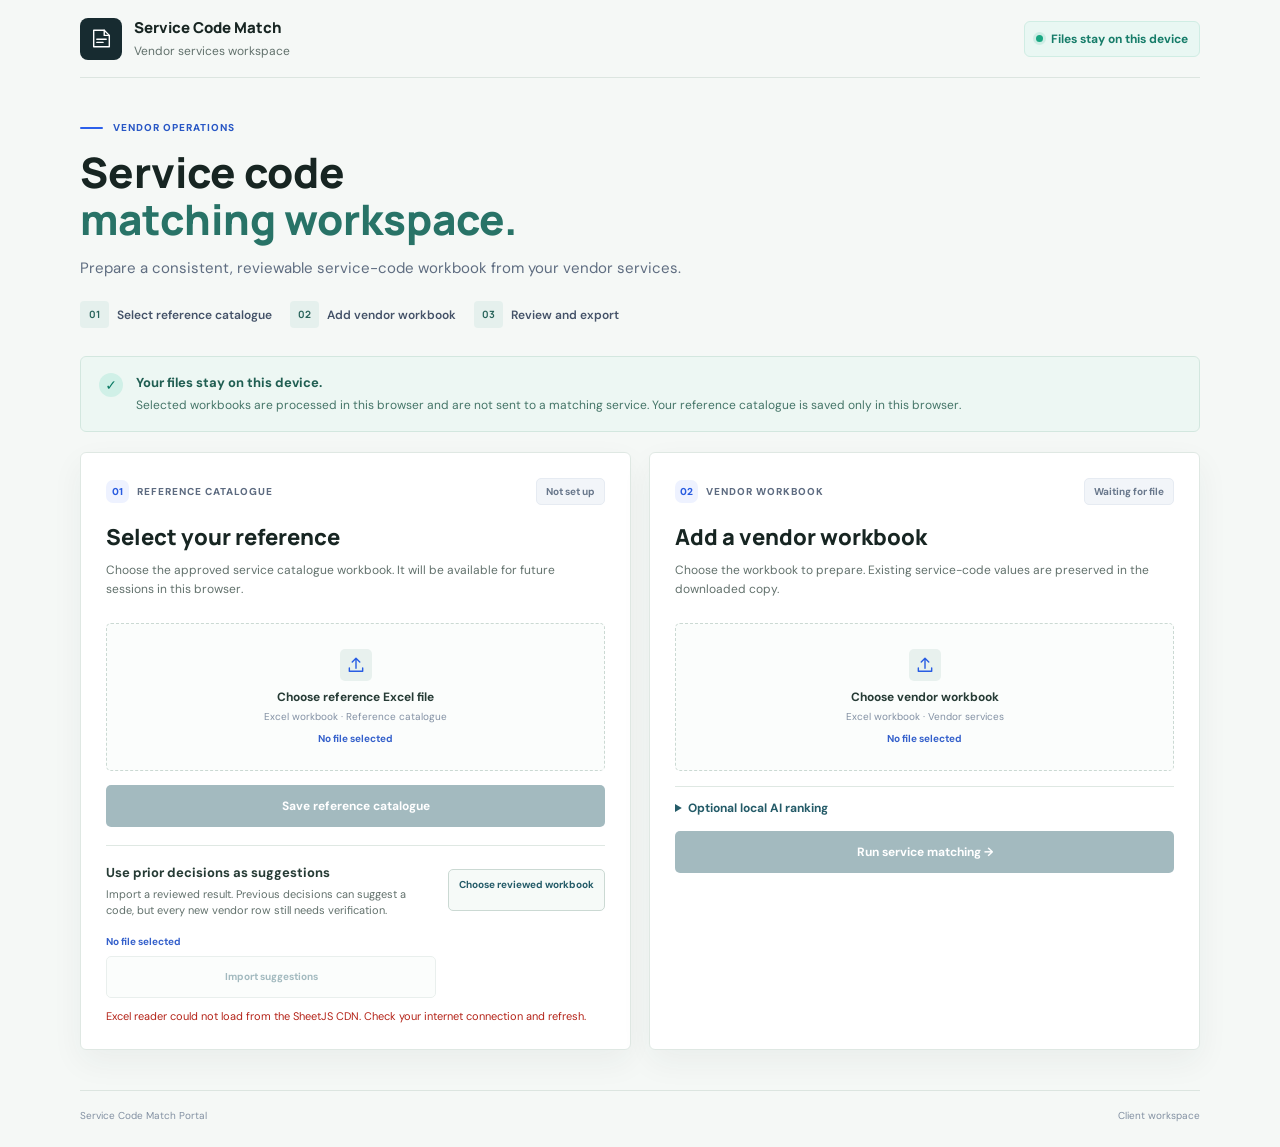
==== index.html @ 2269b1d4 "Add review priority recommendations" ====
<!doctype html>
<html lang="en">
<head>
  <meta charset="utf-8" />
  <meta name="viewport" content="width=device-width, initial-scale=1" />
  <meta name="theme-color" content="#0b1220" />
  <meta name="description" content="Prepare clear, reviewable service-code workbooks for vendor operations." />
  <title>Service Code Match Portal</title>
  <link rel="stylesheet" href="styles.css" />
  <link rel="stylesheet" href="client.css" />
</head>
<body>
  <div class="app-shell">
    <header class="topbar">
      <a class="brand" href="./" aria-label="Service Code Match Portal home">
        <span class="brand-mark" aria-hidden="true">
          <svg viewBox="0 0 32 32" role="img"><path d="M6 5.5h13.5L26 12v14.5H6z"/><path d="M19.5 5.5V12H26M10 17h12M10 21h8"/></svg>
        </span>
        <span><strong>Service Code Match</strong><small>Vendor services workspace</small></span>
      </a>
      <div class="privacy-pill"><span class="privacy-dot"></span> Files stay on this device</div>
    </header>

    <main>
      <section class="hero">
        <div class="eyebrow"><span class="eyebrow-line"></span> VENDOR OPERATIONS</div>
        <h1>Service code<br /><span>matching workspace.</span></h1>
        <p class="hero-copy">Prepare a consistent, reviewable service-code workbook from your vendor services.</p>
        <div class="hero-points">
          <span><b>01</b> Select reference catalogue</span>
          <span><b>02</b> Add vendor workbook</span>
          <span><b>03</b> Review and export</span>
        </div>
      </section>

      <section class="notice" aria-label="Privacy notice">
        <div class="notice-icon" aria-hidden="true">✓</div>
        <div><strong>Your files stay on this device.</strong><p>Selected workbooks are processed in this browser and are not sent to a matching service. Your reference catalogue is saved only in this browser.</p></div>
      </section>

      <section class="workflow-grid">
        <article class="panel" id="reference-panel">
          <div class="panel-head">
            <div class="step-label"><span>01</span> REFERENCE CATALOGUE</div>
            <span class="status-chip" id="master-chip">Not set up</span>
          </div>
          <h2>Select your reference</h2>
          <p class="panel-copy">Choose the approved service catalogue workbook. It will be available for future sessions in this browser.</p>
          <label class="file-drop" for="master-file" id="master-drop">
            <span class="upload-icon" aria-hidden="true"><svg viewBox="0 0 24 24"><path d="M12 16V4m0 0L7.5 8.5M12 4l4.5 4.5M4 15.5v4h16v-4"/></svg></span>
            <span class="drop-title">Choose reference Excel file</span>
            <span class="drop-hint">Excel workbook · Reference catalogue</span>
            <span class="file-name" id="master-file-name">No file selected</span>
          </label>
          <input class="file-input" type="file" id="master-file" accept=".xlsx,.xls,.xlsm,.xlsb" />
          <div class="field-row" id="master-sheet-row" hidden>
            <label for="master-sheet">Reference sheet</label>
            <select id="master-sheet"></select>
          </div>
          <button class="button button-primary button-full" id="save-master-btn" disabled>Save reference catalogue</button>
          <div class="saved-master" id="saved-master" hidden>
            <div class="saved-master-icon">✓</div>
            <div class="saved-master-text"><strong id="saved-master-title">Reference master is ready</strong><span id="saved-master-details"></span></div>
            <button class="button button-ghost button-small" id="clear-master-btn" type="button">Clear</button>
          </div>
          <div class="decision-import">
              <div><strong>Use prior decisions as suggestions</strong><p>Import a reviewed result. Previous decisions can suggest a code, but every new vendor row still needs verification.</p></div>
            <label class="button button-secondary button-small" for="approved-file">Choose reviewed workbook</label>
            <input class="file-input" type="file" id="approved-file" accept=".xlsx,.xls,.xlsm,.xlsb" />
            <span class="file-name" id="approved-file-name">No file selected</span>
            <button class="button button-secondary button-small" id="import-approved-btn" type="button" disabled>Import suggestions</button>
          </div>
          <div class="inline-message" id="approved-message" role="status" aria-live="polite"></div>
          <div class="inline-message" id="master-message" role="status" aria-live="polite"></div>
        </article>

        <article class="panel" id="south-panel">
          <div class="panel-head">
            <div class="step-label"><span>02</span> VENDOR WORKBOOK</div>
            <span class="status-chip status-muted" id="source-chip">Waiting for file</span>
          </div>
          <h2>Add a vendor workbook</h2>
          <p class="panel-copy">Choose the workbook to prepare. Existing service-code values are preserved in the downloaded copy.</p>
          <label class="file-drop" for="south-file" id="south-drop">
            <span class="upload-icon" aria-hidden="true"><svg viewBox="0 0 24 24"><path d="M12 16V4m0 0L7.5 8.5M12 4l4.5 4.5M4 15.5v4h16v-4"/></svg></span>
            <span class="drop-title">Choose vendor workbook</span>
            <span class="drop-hint">Excel workbook · Vendor services</span>
            <span class="file-name" id="south-file-name">No file selected</span>
          </label>
          <input class="file-input" type="file" id="south-file" accept=".xlsx,.xls,.xlsm,.xlsb" />
          <div class="field-row" id="south-sheet-row" hidden>
            <label for="south-sheet">Sheet to process</label>
            <select id="south-sheet"></select>
          </div>
          <details class="local-ai-panel">
            <summary>Optional local AI ranking</summary>
            <p>Uses an Ollama model on this computer to reorder existing catalogue suggestions for the most repeated uncertain service names. Every row still needs manual verification. The percentage remains text similarity, not AI confidence.</p>
            <label class="local-ai-toggle"><input id="local-ai-enabled" type="checkbox" /> Enable local AI ranking</label>
            <div class="local-ai-fields" id="local-ai-fields" hidden>
              <label for="local-ai-model">Installed model name</label>
              <input id="local-ai-model" type="text" value="qwen2.5:7b" autocomplete="off" />
              <label for="local-ai-max-names">Maximum unique service names per run</label>
              <input id="local-ai-max-names" type="number" min="1" max="1000" value="100" />
              <small>Only service terms, category context, and catalogue candidates are sent to Ollama at localhost. Vendor names, rates, and workbook rows are not sent. Ollama must allow this portal's exact origin.</small>
            </div>
            <div class="inline-message" id="local-ai-message" role="status" aria-live="polite"></div>
          </details>
          <div class="thresholds" hidden>
            <div class="threshold-field"><label for="high-threshold">High-confidence threshold</label><div class="number-wrap"><input id="high-threshold" type="number" min="0" max="100" value="95" /><span>%</span></div></div>
            <div class="threshold-field"><label for="review-threshold">Review threshold</label><div class="number-wrap"><input id="review-threshold" type="number" min="0" max="100" value="80" /><span>%</span></div></div>
          </div>
          <button class="button button-primary button-full" id="run-btn" disabled>Run service matching <span aria-hidden="true">→</span></button>
          <div class="inline-message" id="source-message" role="status" aria-live="polite"></div>
        </article>
      </section>

      <section class="progress-panel" id="progress-panel" hidden>
        <div class="progress-heading"><div><span class="step-label">MATCHING IN PROGRESS</span><h2 id="progress-title">Preparing your workbook…</h2></div><span class="progress-number" id="progress-number">0%</span></div>
        <div class="progress-track"><div class="progress-fill" id="progress-fill"></div></div>
        <div class="progress-footer"><span id="progress-detail">Starting…</span><span>Please keep this tab open</span></div>
      </section>

      <section class="results-panel" id="results-panel" hidden>
        <div class="results-head">
          <div><div class="step-label"><span>03</span> RESULTS</div><h2>Your candidate workbook is ready</h2><p id="results-caption">Download the output and review flagged matches before approval.</p></div>
          <button class="button button-primary" id="download-btn">Download Excel <span aria-hidden="true">↓</span></button>
        </div>
        <div class="metric-grid">
          <div class="metric-card"><span class="metric-label">ROWS PROCESSED</span><strong id="metric-total">—</strong><span class="metric-foot">Rows in selected sheet</span></div>
          <div class="metric-card"><span class="metric-label">CANDIDATE CODES</span><strong id="metric-assigned">—</strong><span class="metric-foot">Suggested, not yet approved</span></div>
          <div class="metric-card"><span class="metric-label">ROWS TO VERIFY</span><strong id="metric-review">—</strong><span class="metric-foot">Every vendor row requires review</span></div>
        </div>
        <div class="status-table-wrap"><div class="table-title">Match status breakdown</div><table class="status-table"><thead><tr><th>Status</th><th class="numeric">Rows</th></tr></thead><tbody id="status-breakdown"></tbody></table></div>
        <div class="results-note"><strong>Recommendation guide:</strong> “Strong candidate” means confirm the row; “AI-ranked” means verify the suggestion; “Review carefully” highlights conflicts or ambiguity. These are prioritization hints only. Set <em>Reviewer Decision</em> to Approved only after checking the row.</div>
      </section>

    </main>

    <footer><span>Service Code Match Portal</span><span>Client workspace</span></footer>
  </div>

  <div class="toast" id="toast" role="status" aria-live="polite"></div>
  <script src="https://cdn.sheetjs.com/xlsx-0.20.3/package/dist/xlsx.full.min.js"></script>
  <script src="app.js"></script>
</body>
</html>
---- styles.css ----
@import url('https://fonts.googleapis.com/css2?family=DM+Sans:wght@400;500;600;700&family=Manrope:wght@400;500;600;700;800&display=swap');
:root{--bg:#f4f7fb;--paper:#fff;--ink:#101928;--muted:#617085;--line:#e1e8f0;--blue:#275de5;--blue-dark:#1b45b7;--teal:#0f9f91;--navy:#0b1220;--green:#11856f;--amber:#b66c0b;--red:#b54747;--shadow:0 10px 30px rgba(18,34,62,.06)}
*{box-sizing:border-box}html{scroll-behavior:smooth}body{margin:0;background:var(--bg);color:var(--ink);font-family:'DM Sans',system-ui,-apple-system,BlinkMacSystemFont,'Segoe UI',sans-serif;font-size:14px;line-height:1.5}button,input,select{font:inherit}button{cursor:pointer}.app-shell{max-width:1220px;margin:0 auto;padding:0 34px}.topbar{height:86px;display:flex;align-items:center;justify-content:space-between;border-bottom:1px solid #e3e9f1}.brand{display:flex;align-items:center;gap:12px;text-decoration:none;color:inherit}.brand-mark{width:42px;height:42px;background:var(--navy);border-radius:13px;display:grid;place-items:center}.brand-mark svg{width:25px;height:25px;fill:none;stroke:#fff;stroke-width:1.8;stroke-linecap:round;stroke-linejoin:round}.brand strong{display:block;font-family:Manrope,sans-serif;font-size:15px;font-weight:800;letter-spacing:-.3px}.brand small{display:block;margin-top:2px;color:var(--muted);font-size:11px}.privacy-pill{display:flex;align-items:center;gap:8px;background:#e9f7f3;border:1px solid #d0ede4;color:#167c69;border-radius:99px;padding:8px 13px;font-size:11px;font-weight:700}.privacy-dot{width:7px;height:7px;border-radius:50%;background:#19a782;box-shadow:0 0 0 3px rgba(25,167,130,.13)}main{padding-bottom:40px}.hero{padding:58px 0 32px;max-width:800px}.eyebrow,.step-label{font-size:10px;letter-spacing:1.3px;font-weight:800;color:#5d6b80}.eyebrow{display:flex;align-items:center;gap:10px;color:#2857c5}.eyebrow-line{width:23px;height:2px;background:#2c60eb;border-radius:3px}.hero h1{font-family:Manrope,sans-serif;font-size:clamp(34px,4vw,48px);line-height:1.12;letter-spacing:-1.7px;margin:15px 0 14px;font-weight:800}.hero h1 span{color:#3862d8}.hero-copy{max-width:680px;margin:0;color:#5f6d81;font-size:15px;line-height:1.8}.hero-points{display:flex;flex-wrap:wrap;gap:23px;margin-top:22px;color:#445268;font-size:12px;font-weight:600}.hero-points span{display:flex;align-items:center;gap:8px}.hero-points b{font-family:Manrope,sans-serif;font-size:10px;color:#285de3;background:#e6edff;width:23px;height:23px;border-radius:7px;display:grid;place-items:center}.notice{display:flex;gap:13px;align-items:flex-start;background:#eaf8f4;border:1px solid #ccefe5;border-radius:13px;padding:17px 19px;margin:0 0 24px}.notice-icon{flex:0 0 24px;width:24px;height:24px;border-radius:50%;background:#d0f0e7;color:#087963;display:grid;place-items:center;font-weight:800;margin-top:1px}.notice strong{font-size:13px;color:#116c5c}.notice p{margin:3px 0 0;font-size:12px;color:#457568;line-height:1.65}.workflow-grid{display:grid;grid-template-columns:1fr 1fr;gap:20px;align-items:stretch}.panel{background:var(--paper);border:1px solid var(--line);border-radius:17px;padding:25px 25px 21px;box-shadow:var(--shadow);min-width:0}.panel-head{display:flex;align-items:center;justify-content:space-between;gap:10px}.step-label{display:flex;gap:8px;align-items:center}.step-label>span:first-child{display:inline-grid;place-items:center;width:23px;height:23px;background:#eef2ff;color:#285be0;border-radius:7px;font-size:10px;letter-spacing:0}.status-chip{font-size:10px;font-weight:700;color:#9c6814;background:#fff4df;border:1px solid #f8e4b7;border-radius:100px;padding:5px 9px;white-space:nowrap}.status-chip.status-ready{color:#107560;background:#e9f8f3;border-color:#cceee2}.status-chip.status-muted{color:#68778b;background:#f2f5f9;border-color:#e6ebf2}.panel h2,.progress-heading h2,.results-head h2,.how-it-works h2{font-family:Manrope,sans-serif;font-size:21px;letter-spacing:-.55px;margin:17px 0 7px;font-weight:800}.panel-copy{color:var(--muted);font-size:12px;line-height:1.7;margin:0 0 18px;min-height:42px}.panel-copy strong{color:#364257}.file-input{display:none}.file-drop{border:1.5px dashed #c7d3e3;border-radius:12px;min-height:143px;display:flex;flex-direction:column;align-items:center;justify-content:center;text-align:center;padding:17px 14px;cursor:pointer;background:#fbfcff;transition:border-color .18s,background .18s}.file-drop:hover,.file-drop:focus-within{border-color:#5c81ef;background:#f6f8ff}.file-drop.drag-over{border-color:#275de5;background:#edf2ff}.upload-icon{width:32px;height:32px;display:grid;place-items:center;border-radius:9px;background:#eaf0ff;margin-bottom:7px}.upload-icon svg{width:20px;height:20px;fill:none;stroke:#285de3;stroke-width:1.7;stroke-linecap:round;stroke-linejoin:round}.drop-title{font-size:12px;font-weight:700;color:#243147}.drop-hint{font-size:10px;color:#8290a3;margin-top:3px}.file-name{font-size:10px;line-height:1.3;color:#3460cb;font-weight:700;margin-top:8px;max-width:100%;word-break:break-word}.field-row{display:flex;align-items:center;gap:14px;margin:13px 0 0}.field-row label{font-size:11px;font-weight:700;color:#425067;white-space:nowrap}.field-row select{flex:1;min-width:0;border:1px solid #dbe3ee;border-radius:8px;background:#fff;padding:8px 10px;color:#26364a;font-size:11px}.button{border:0;border-radius:9px;padding:11px 16px;font-size:12px;font-weight:800;transition:background .15s,transform .15s,opacity .15s}.button:disabled{opacity:.42;cursor:not-allowed}.button-primary{background:var(--blue);color:#fff;box-shadow:0 3px 7px rgba(39,93,229,.16)}.button-primary:hover:not(:disabled){background:var(--blue-dark);transform:translateY(-1px)}.button-full{width:100%;margin-top:14px;min-height:42px}.button-ghost{background:#f4f7fb;border:1px solid #e4eaf2;color:#4c5b70}.button-small{font-size:10px;padding:7px 10px;white-space:nowrap}.saved-master{display:flex;align-items:center;gap:10px;margin-top:13px;padding:11px;border-radius:10px;border:1px solid #cfeee4;background:#f2fbf8}.saved-master-icon{width:25px;height:25px;flex:0 0 25px;background:#d8f3e9;color:#12846d;border-radius:50%;display:grid;place-items:center;font-weight:900}.saved-master-text{flex:1;min-width:0}.saved-master-text strong{display:block;color:#136e5d;font-size:11px}.saved-master-text span{display:block;color:#628579;font-size:10px;overflow-wrap:anywhere;margin-top:2px}.inline-message{font-size:11px;line-height:1.5;margin-top:10px;color:var(--muted);min-height:0}.inline-message:empty{display:none}.inline-message.error{color:#b42318}.inline-message.success{color:#0f806b}.thresholds{display:grid;grid-template-columns:1fr 1fr;gap:12px;margin-top:15px}.threshold-field label{display:block;font-size:10px;line-height:1.3;font-weight:700;color:#69778a;margin-bottom:6px}.number-wrap{border:1px solid #dce4ee;border-radius:8px;display:flex;align-items:center;padding:0 9px;background:#fff}.number-wrap input{width:100%;min-width:0;border:0;outline:0;background:transparent;padding:8px 0;color:#25334a;font-size:12px;font-weight:700}.number-wrap span{color:#8492a4;font-size:11px}.progress-panel,.results-panel{margin-top:22px;border:1px solid var(--line);border-radius:17px;padding:25px;background:#fff;box-shadow:var(--shadow)}.progress-heading{display:flex;justify-content:space-between;align-items:flex-start;gap:18px}.progress-heading h2{margin:7px 0 15px}.progress-number{font-family:Manrope,sans-serif;font-size:21px;font-weight:800;color:#2b5ee4}.progress-track{height:9px;background:#edf1f7;border-radius:20px;overflow:hidden}.progress-fill{height:100%;width:0;background:linear-gradient(90deg,#275de5,#0da891);border-radius:20px;transition:width .2s}.progress-footer{display:flex;justify-content:space-between;gap:15px;margin-top:10px;font-size:10px;color:#7b8799}.results-head{display:flex;justify-content:space-between;gap:20px;align-items:center}.results-head h2{margin:9px 0 3px}.results-head p{color:var(--muted);font-size:12px;margin:0}.results-head .button{white-space:nowrap}.metric-grid{display:grid;grid-template-columns:repeat(3,1fr);gap:13px;margin:22px 0}.metric-card{border:1px solid #e3eaf3;background:#fbfcfe;border-radius:12px;padding:16px 17px}.metric-label{display:block;font-size:9px;letter-spacing:1px;color:#77869a;font-weight:800}.metric-card strong{display:block;font-family:Manrope,sans-serif;font-weight:800;font-size:28px;letter-spacing:-.6px;margin:5px 0 2px;color:#152137}.metric-foot{font-size:10px;color:#7b8799}.status-table-wrap{border:1px solid var(--line);border-radius:12px;overflow:hidden}.table-title{padding:12px 15px;background:#f9fbfe;border-bottom:1px solid var(--line);font-size:11px;font-weight:800;color:#3e4b60}.status-table{width:100%;border-collapse:collapse}.status-table th,.status-table td{padding:10px 15px;text-align:left;border-bottom:1px solid #edf1f6;font-size:11px}.status-table th{font-size:9px;letter-spacing:.7px;color:#8491a3;background:#fff}.status-table tr:last-child td{border-bottom:0}.status-table td:first-child{color:#3e4b5f}.status-table .numeric{text-align:right;font-variant-numeric:tabular-nums}.status-table td.numeric{font-weight:700;color:#27364b}.results-note{margin-top:16px;padding:13px 15px;background:#fff8e9;border:1px solid #f8e7bf;border-radius:10px;font-size:11px;line-height:1.65;color:#86631c}.how-it-works{padding:42px 0 18px}.how-it-works h2{margin:8px 0 17px}.how-grid{display:grid;grid-template-columns:repeat(3,1fr);gap:22px}.how-card{padding:0 16px 0 0;border-right:1px solid #dce4ef}.how-card:last-child{border-right:0}.how-number{display:grid;place-items:center;width:29px;height:29px;background:#e7edff;color:#2b5de3;border-radius:9px;font-size:11px;font-weight:800;margin-bottom:10px}.how-card strong{display:block;font-size:12px}.how-card p{font-size:11px;line-height:1.7;color:#718095;margin:5px 0 0}footer{border-top:1px solid #dfe6ef;padding:17px 0 24px;display:flex;justify-content:space-between;gap:15px;color:#8290a2;font-size:10px}.toast{position:fixed;bottom:22px;left:50%;transform:translate(-50%,20px);opacity:0;pointer-events:none;max-width:calc(100% - 30px);background:#111d30;color:#fff;padding:11px 15px;border-radius:10px;box-shadow:0 10px 28px rgba(5,16,33,.25);font-size:12px;z-index:10;transition:opacity .2s,transform .2s}.toast.visible{opacity:1;transform:translate(-50%,0)}[hidden]{display:none!important}
@media(max-width:850px){.app-shell{padding:0 20px}.workflow-grid{grid-template-columns:1fr}.hero{padding-top:42px}.panel-copy{min-height:0}.how-grid{gap:14px}.panel{padding:22px}.results-head{align-items:flex-start;flex-direction:column}.results-head .button{width:100%}}
@media(max-width:540px){.app-shell{padding:0 13px}.topbar{height:72px}.brand-mark{width:37px;height:37px}.brand strong{font-size:13px}.brand small{font-size:10px}.privacy-pill{font-size:9px;padding:7px 8px;gap:5px}.hero{padding:36px 1px 25px}.hero h1{font-size:34px;letter-spacing:-1.2px}.hero-copy{font-size:13px}.hero-points{gap:10px 14px}.hero-points span{font-size:10px}.notice{padding:14px}.notice p{font-size:11px}.panel{padding:19px 16px}.panel h2{font-size:19px}.metric-grid{grid-template-columns:1fr;gap:9px}.metric-card{padding:12px 14px}.metric-card strong{font-size:23px}.status-table th,.status-table td{padding:9px 10px;font-size:10px}.how-grid{grid-template-columns:1fr}.how-card{border-right:0;border-bottom:1px solid #dce4ef;padding:0 0 14px}.how-card:last-child{border-bottom:0}.progress-panel,.results-panel{padding:18px 15px}.progress-footer{flex-direction:column;gap:4px}footer{flex-direction:column;gap:4px}}
---- client.css ----
:root {
  --bg: #f5f8f6;
  --paper: #ffffff;
  --ink: #172522;
  --muted: #62716c;
  --line: #dfe8e3;
  --blue: #245b68;
  --blue-dark: #194852;
  --teal: #168776;
  --navy: #172b30;
  --shadow: 0 12px 32px rgba(30, 58, 53, 0.055);
}

[hidden] {
  display: none !important;
}

body {
  background: #f5f8f6;
}

.app-shell {
  max-width: 1180px;
  padding-inline: 30px;
}

.topbar {
  height: 78px;
  border-color: #dce5e0;
}

.brand-mark {
  border-radius: 8px;
}

.brand strong,
.hero h1,
.panel h2,
.progress-heading h2,
.results-head h2 {
  letter-spacing: 0;
}

.brand small {
  font-size: 12px;
}

.privacy-pill {
  border-radius: 6px;
  padding: 8px 11px;
  font-size: 12px;
}

.hero {
  max-width: 760px;
  padding: 42px 0 28px;
  animation: client-enter 420ms ease-out both;
}

.eyebrow,
.step-label {
  letter-spacing: 1px;
}

.hero h1 {
  max-width: 700px;
  margin: 14px 0 12px;
  font-size: 42px;
  line-height: 1.13;
}

.hero h1 span {
  color: #287367;
}

.hero-copy {
  max-width: 610px;
  font-size: 15px;
  line-height: 1.7;
}

.hero-points {
  gap: 18px;
  margin-top: 20px;
}

.hero-points b {
  min-width: 29px;
  height: 27px;
  border-radius: 4px;
  background: #e5f0ed;
  color: #28635a;
  letter-spacing: 0;
}

.notice {
  margin-bottom: 20px;
  padding: 15px 18px;
  border: 1px solid #d3e7df;
  border-radius: 6px;
  background: #edf7f3;
  animation: client-enter 460ms 70ms ease-out both;
}

.notice strong {
  color: #205e52;
}

.notice p {
  max-width: 920px;
  line-height: 1.6;
}

.workflow-grid {
  gap: 18px;
  animation: client-enter 480ms 130ms ease-out both;
}

.panel {
  min-width: 0;
  padding: 25px;
  border: 1px solid var(--line);
  border-radius: 6px;
  box-shadow: var(--shadow);
}

.panel h2 {
  margin-top: 16px;
  font-size: 22px;
}

.panel-copy {
  min-height: 44px;
  color: #62716c;
  line-height: 1.65;
}

.panel-copy strong {
  color: #33443f;
}

.decision-import {
  display: grid;
  grid-template-columns: 1fr auto;
  gap: 8px 12px;
  align-items: center;
  margin-top: 18px;
  padding-top: 16px;
  border-top: 1px solid var(--line);
}

.decision-import strong {
  color: #263b35;
  font-size: 13px;
}

.decision-import p {
  margin: 3px 0 0;
  color: var(--muted);
  font-size: 11px;
  line-height: 1.5;
}

.decision-import .file-name {
  grid-column: 1 / -1;
  min-width: 0;
}

.button-secondary {
  border: 1px solid #cbd9d3;
  background: #f6faf8;
  color: #245b68;
}

.button-secondary:hover:not(:disabled) {
  border-color: #438b7d;
  background: #edf7f3;
}

.local-ai-panel {
  margin-top: 15px;
  border-top: 1px solid var(--line);
  padding-top: 12px;
}

.local-ai-panel summary {
  color: #245b68;
  cursor: pointer;
  font-size: 12px;
  font-weight: 700;
}

.local-ai-panel > p,
.local-ai-fields small {
  color: var(--muted);
  font-size: 11px;
  line-height: 1.55;
}

.local-ai-toggle {
  display: flex;
  align-items: center;
  gap: 8px;
  margin: 10px 0;
  font-weight: 700;
}

.local-ai-toggle input {
  width: 16px;
  height: 16px;
  accent-color: #245b68;
}

.local-ai-fields {
  display: grid;
  gap: 6px;
  margin: 12px 0;
}

.local-ai-fields label {
  margin-top: 4px;
  color: #4a5d56;
  font-size: 11px;
  font-weight: 700;
}

.local-ai-fields input {
  width: 100%;
  min-height: 38px;
  padding: 8px 10px;
  border: 1px solid #cbd9d3;
  border-radius: 5px;
  background: #fff;
  color: var(--ink);
}

.status-chip {
  border-radius: 5px;
}

.file-drop {
  min-height: 148px;
  border-radius: 5px;
  border-color: #cbd9d3;
  background: #fbfdfc;
  transition: border-color 150ms ease, background-color 150ms ease, transform 150ms ease;
}

.file-drop:hover {
  transform: translateY(-1px);
  border-color: #438b7d;
  background: #f4faf7;
}

.upload-icon {
  border-radius: 5px;
  background: #e8f1ee;
  color: #28685e;
}

.drop-title {
  color: #263b35;
}

.drop-hint,
.file-name {
  overflow-wrap: anywhere;
}

.button {
  min-height: 42px;
  border-radius: 5px;
  font-weight: 700;
  transition: background-color 150ms ease, border-color 150ms ease, transform 150ms ease;
}

.button-primary {
  background: #245b68;
  box-shadow: none;
}

.button-primary:hover:not(:disabled) {
  transform: translateY(-1px);
  background: #194852;
}

.button:focus-visible,
.file-drop:focus-within,
input:focus-visible,
select:focus-visible,
a:focus-visible {
  outline: 3px solid rgba(22, 135, 118, 0.32);
  outline-offset: 2px;
}

.progress-panel,
.results-panel {
  border-radius: 6px;
  box-shadow: var(--shadow);
}

.results-note {
  border-radius: 5px;
  line-height: 1.65;
}

footer {
  border-color: #dce5e0;
}

@keyframes client-enter {
  from { opacity: 0; transform: translateY(8px); }
  to { opacity: 1; transform: translateY(0); }
}

@media (max-width: 850px) {
  .app-shell { padding-inline: 20px; }
  .workflow-grid { gap: 14px; }
  .panel { padding: 22px; }
}

@media (max-width: 540px) {
  .app-shell { padding-inline: 14px; }
  .topbar { height: 70px; }
  .brand-mark { width: 37px; height: 37px; }
  .brand strong { font-size: 13px; }
  .brand small { font-size: 10px; }
  .privacy-pill { max-width: 150px; padding: 7px 8px; font-size: 10px; }
  .hero { padding: 34px 1px 22px; }
  .hero h1 { font-size: 34px; line-height: 1.15; }
  .hero-copy { font-size: 13px; }
  .hero-points { gap: 10px 12px; }
  .hero-points span { font-size: 11px; }
  .notice { padding: 13px; }
  .notice p { font-size: 11px; }
  .panel { padding: 19px 16px; }
  .panel-copy { min-height: 0; }
  .file-drop { min-height: 138px; }
  .decision-import { grid-template-columns: 1fr; }
  .decision-import .button { width: 100%; }
}

@media (prefers-reduced-motion: reduce) {
  *, *::before, *::after {
    scroll-behavior: auto !important;
    animation-duration: 0.01ms !important;
    animation-iteration-count: 1 !important;
    transition-duration: 0.01ms !important;
  }
}
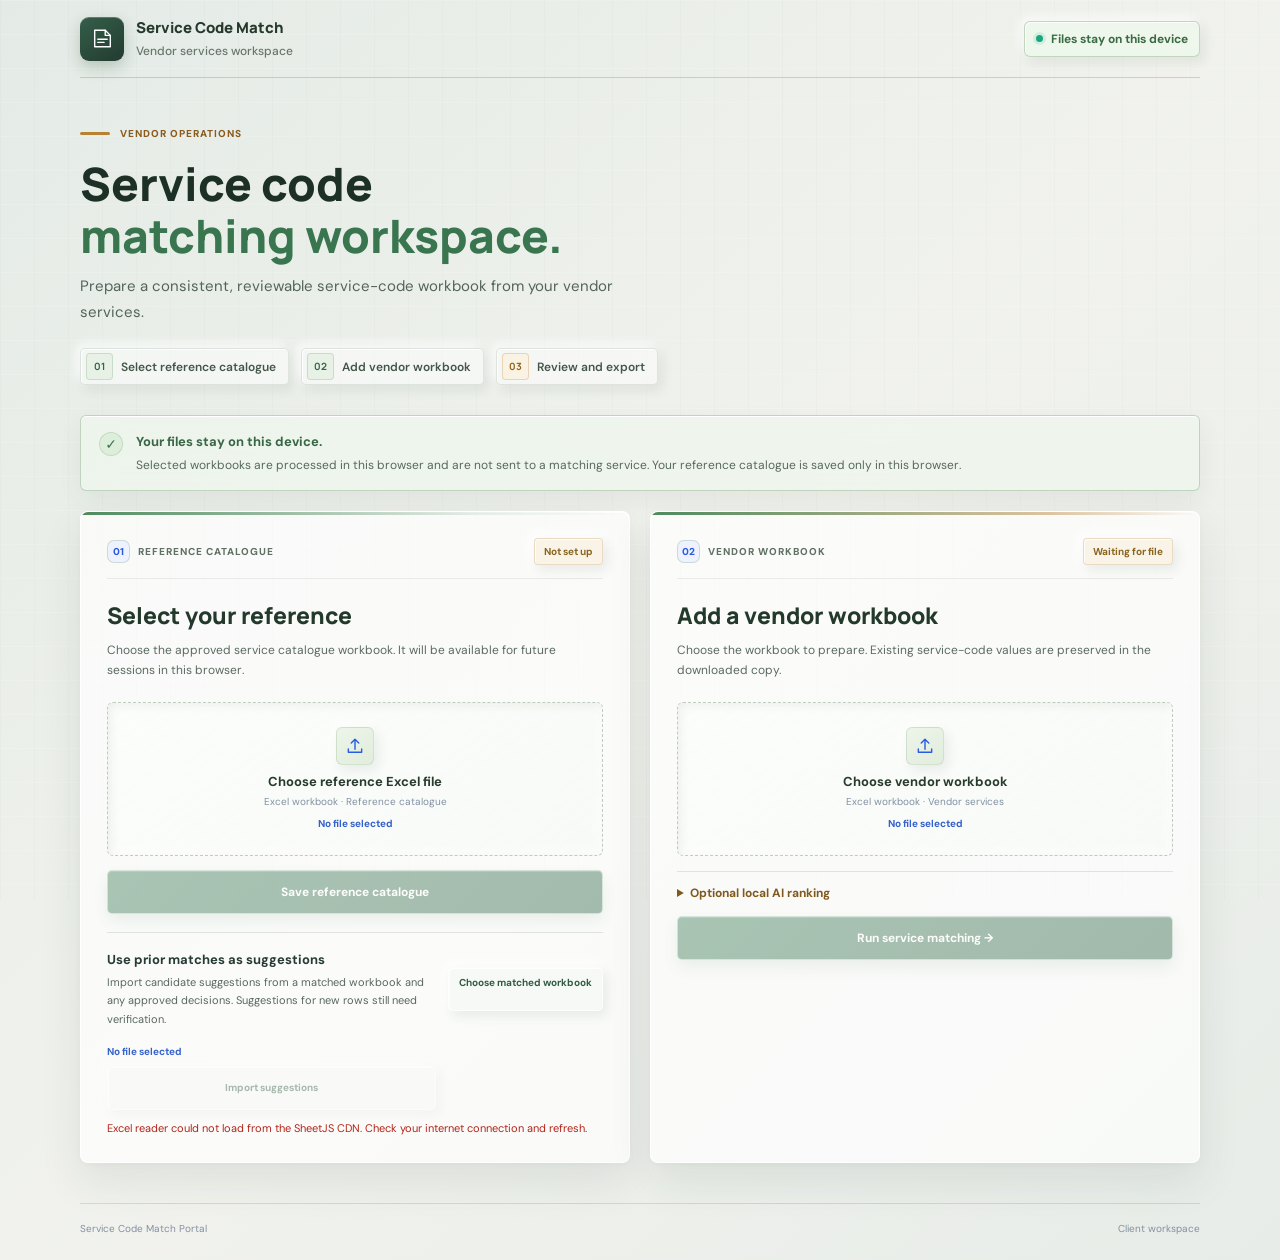
==== commit 8411ad14: "Add imported suggestions and ambiguous code ranking Co-authored-by: Copilot <223556219+Copilot@users" ====
--- a/index.html
+++ b/index.html
@@ -64,8 +64,8 @@
             <button class="button button-ghost button-small" id="clear-master-btn" type="button">Clear</button>
           </div>
           <div class="decision-import">
-              <div><strong>Use prior decisions as suggestions</strong><p>Import a reviewed result. Previous decisions can suggest a code, but every new vendor row still needs verification.</p></div>
-            <label class="button button-secondary button-small" for="approved-file">Choose reviewed workbook</label>
+              <div><strong>Use prior matches as suggestions</strong><p>Import candidate suggestions from a matched workbook and any approved decisions. Suggestions for new rows still need verification.</p></div>
+            <label class="button button-secondary button-small" for="approved-file">Choose matched workbook</label>
             <input class="file-input" type="file" id="approved-file" accept=".xlsx,.xls,.xlsm,.xlsb" />
             <span class="file-name" id="approved-file-name">No file selected</span>
             <button class="button button-secondary button-small" id="import-approved-btn" type="button" disabled>Import suggestions</button>
@@ -128,10 +128,10 @@
         <div class="metric-grid">
           <div class="metric-card"><span class="metric-label">ROWS PROCESSED</span><strong id="metric-total">—</strong><span class="metric-foot">Rows in selected sheet</span></div>
           <div class="metric-card"><span class="metric-label">CANDIDATE CODES</span><strong id="metric-assigned">—</strong><span class="metric-foot">Suggested, not yet approved</span></div>
-          <div class="metric-card"><span class="metric-label">ROWS TO VERIFY</span><strong id="metric-review">—</strong><span class="metric-foot">Every vendor row requires review</span></div>
+          <div class="metric-card"><span class="metric-label">ROWS TO VERIFY</span><strong id="metric-review">—</strong><span class="metric-foot">Excludes safe exact 100% matches</span></div>
         </div>
         <div class="status-table-wrap"><div class="table-title">Match status breakdown</div><table class="status-table"><thead><tr><th>Status</th><th class="numeric">Rows</th></tr></thead><tbody id="status-breakdown"></tbody></table></div>
-        <div class="results-note"><strong>Recommendation guide:</strong> “Strong candidate” means confirm the row; “AI-ranked” means verify the suggestion; “Review carefully” highlights conflicts or ambiguity. These are prioritization hints only. Set <em>Reviewer Decision</em> to Approved only after checking the row.</div>
+        <div class="results-note"><strong>Approval guide:</strong> a 100% exact name match is auto-approved only when it has one unique code and no category or existing-code conflict. Ambiguous or conflicting rows remain for review even with a 100% name score. AI-ranked suggestions always require verification.</div>
       </section>
 
     </main>
--- a/client.css
+++ b/client.css
@@ -1,14 +1,16 @@
 :root {
-  --bg: #f5f8f6;
-  --paper: #ffffff;
-  --ink: #172522;
-  --muted: #62716c;
-  --line: #dfe8e3;
-  --blue: #245b68;
-  --blue-dark: #194852;
-  --teal: #168776;
-  --navy: #172b30;
-  --shadow: 0 12px 32px rgba(30, 58, 53, 0.055);
+  --bg: #e9eeeb;
+  --paper: rgba(255, 255, 255, 0.78);
+  --ink: #1c2924;
+  --muted: #64716b;
+  --line: rgba(88, 111, 100, 0.18);
+  --blue: #285d4d;
+  --blue-dark: #1e493c;
+  --teal: #397b60;
+  --navy: #233b32;
+  --green: #367252;
+  --amber: #a96f1d;
+  --shadow: 0 16px 40px rgba(35, 58, 47, 0.09);
 }
 
 [hidden] {
@@ -16,7 +18,20 @@
 }
 
 body {
-  background: #f5f8f6;
+  min-height: 100vh;
+  background:
+    linear-gradient(118deg, rgba(224, 235, 229, 0.92) 0%, rgba(241, 243, 238, 0.96) 48%, rgba(232, 237, 234, 0.95) 100%);
+  background-attachment: fixed;
+}
+
+body::before {
+  position: fixed;
+  z-index: -1;
+  inset: 0;
+  background-image: linear-gradient(rgba(255, 255, 255, 0.22) 1px, transparent 1px), linear-gradient(90deg, rgba(62, 91, 75, 0.025) 1px, transparent 1px);
+  background-size: 28px 28px;
+  content: '';
+  pointer-events: none;
 }
 
 .app-shell {
@@ -26,7 +41,12 @@
 
 .topbar {
   height: 78px;
-  border-color: #dce5e0;
+  border-color: rgba(72, 98, 83, 0.17);
+}
+
+.brand-mark {
+  background: linear-gradient(145deg, #355f49, #223b31);
+  box-shadow: 0 5px 14px rgba(33, 71, 51, 0.22);
 }
 
 .brand-mark {
@@ -46,9 +66,13 @@
 }
 
 .privacy-pill {
+  border: 1px solid rgba(76, 128, 91, 0.22);
+  background: rgba(235, 246, 237, 0.72);
+  color: #386a46;
   border-radius: 6px;
   padding: 8px 11px;
   font-size: 12px;
+  backdrop-filter: blur(12px);
 }
 
 .hero {
@@ -60,6 +84,14 @@
 .eyebrow,
 .step-label {
   letter-spacing: 1px;
+}
+
+.eyebrow {
+  color: #91621f;
+}
+
+.eyebrow-line {
+  background: #c18a3a;
 }
 
 .hero h1 {
@@ -70,7 +102,7 @@
 }
 
 .hero h1 span {
-  color: #287367;
+  color: #347151;
 }
 
 .hero-copy {
@@ -88,22 +120,24 @@
   min-width: 29px;
   height: 27px;
   border-radius: 4px;
-  background: #e5f0ed;
-  color: #28635a;
+  background: rgba(231, 241, 233, 0.85);
+  color: #386b4b;
   letter-spacing: 0;
 }
 
 .notice {
   margin-bottom: 20px;
   padding: 15px 18px;
-  border: 1px solid #d3e7df;
+  border: 1px solid rgba(104, 145, 109, 0.23);
   border-radius: 6px;
-  background: #edf7f3;
+  background: rgba(241, 248, 239, 0.68);
+  box-shadow: 0 9px 24px rgba(37, 75, 49, 0.055);
+  backdrop-filter: blur(16px) saturate(125%);
   animation: client-enter 460ms 70ms ease-out both;
 }
 
 .notice strong {
-  color: #205e52;
+  color: #386646;
 }
 
 .notice p {
@@ -119,9 +153,11 @@
 .panel {
   min-width: 0;
   padding: 25px;
-  border: 1px solid var(--line);
+  border: 1px solid rgba(255, 255, 255, 0.78);
   border-radius: 6px;
-  box-shadow: var(--shadow);
+  background: rgba(255, 255, 255, 0.57);
+  box-shadow: var(--shadow), inset 0 1px 0 rgba(255, 255, 255, 0.85);
+  backdrop-filter: blur(18px) saturate(135%);
 }
 
 .panel h2 {
@@ -136,7 +172,7 @@
 }
 
 .panel-copy strong {
-  color: #33443f;
+  color: #31493b;
 }
 
 .decision-import {
@@ -167,14 +203,14 @@
 }
 
 .button-secondary {
-  border: 1px solid #cbd9d3;
-  background: #f6faf8;
-  color: #245b68;
+  border: 1px solid rgba(92, 121, 101, 0.25);
+  background: rgba(246, 249, 245, 0.75);
+  color: #315c43;
 }
 
 .button-secondary:hover:not(:disabled) {
-  border-color: #438b7d;
-  background: #edf7f3;
+  border-color: #789c70;
+  background: rgba(235, 244, 232, 0.92);
 }
 
 .local-ai-panel {
@@ -184,7 +220,7 @@
 }
 
 .local-ai-panel summary {
-  color: #245b68;
+  color: #91621f;
   cursor: pointer;
   font-size: 12px;
   font-weight: 700;
@@ -228,10 +264,11 @@
   width: 100%;
   min-height: 38px;
   padding: 8px 10px;
-  border: 1px solid #cbd9d3;
-  border-radius: 5px;
-  background: #fff;
+  border: 1px solid rgba(93, 116, 99, 0.28);
+  border-radius: 5px;
+  background: rgba(255, 255, 255, 0.76);
   color: var(--ink);
+  box-shadow: inset 0 1px 3px rgba(32, 50, 39, 0.035);
 }
 
 .status-chip {
@@ -241,21 +278,23 @@
 .file-drop {
   min-height: 148px;
   border-radius: 5px;
-  border-color: #cbd9d3;
-  background: #fbfdfc;
+  border-color: rgba(95, 122, 103, 0.28);
+  background: rgba(250, 252, 249, 0.58);
+  box-shadow: inset 0 1px 0 rgba(255, 255, 255, 0.8);
+  backdrop-filter: blur(10px);
   transition: border-color 150ms ease, background-color 150ms ease, transform 150ms ease;
 }
 
 .file-drop:hover {
   transform: translateY(-1px);
-  border-color: #438b7d;
-  background: #f4faf7;
+  border-color: #789c70;
+  background: rgba(244, 249, 240, 0.88);
 }
 
 .upload-icon {
   border-radius: 5px;
-  background: #e8f1ee;
-  color: #28685e;
+  background: rgba(232, 241, 229, 0.9);
+  color: #386b4b;
 }
 
 .drop-title {
@@ -275,13 +314,68 @@
 }
 
 .button-primary {
-  background: #245b68;
-  box-shadow: none;
+  background: linear-gradient(145deg, #3f7955, #2d6145);
+  box-shadow: 0 5px 13px rgba(46, 99, 66, 0.19);
 }
 
 .button-primary:hover:not(:disabled) {
   transform: translateY(-1px);
-  background: #194852;
+  background: linear-gradient(145deg, #376e4d, #244f3b);
+  box-shadow: 0 7px 17px rgba(46, 99, 66, 0.24);
+}
+
+.status-chip.status-ready {
+  border-color: rgba(92, 139, 91, 0.26);
+  background: rgba(232, 244, 230, 0.82);
+  color: #3d7349;
+}
+
+.status-chip.status-muted {
+  border-color: rgba(168, 119, 44, 0.2);
+  background: rgba(249, 241, 224, 0.72);
+  color: #8a641f;
+}
+
+.progress-panel {
+  border: 1px solid rgba(198, 151, 74, 0.28);
+  background: rgba(255, 252, 245, 0.68);
+  backdrop-filter: blur(18px) saturate(130%);
+}
+
+.progress-fill {
+  background: linear-gradient(90deg, #b57b2b, #d4a34f);
+}
+
+.progress-number {
+  color: #93631f;
+}
+
+.results-panel {
+  border: 1px solid rgba(255, 255, 255, 0.82);
+  background: rgba(255, 255, 255, 0.62);
+  backdrop-filter: blur(18px) saturate(135%);
+}
+
+.metric-card {
+  border: 1px solid rgba(96, 122, 102, 0.15);
+  background: rgba(247, 250, 246, 0.62);
+}
+
+.metric-card:nth-child(2) {
+  border-color: rgba(91, 139, 92, 0.24);
+  background: rgba(238, 247, 235, 0.68);
+}
+
+.metric-card:nth-child(3) {
+  border-color: rgba(177, 128, 54, 0.25);
+  background: rgba(251, 245, 233, 0.72);
+}
+
+.results-note {
+  border: 1px solid rgba(179, 130, 51, 0.23);
+  background: rgba(251, 245, 232, 0.76);
+  color: #6e552c;
+  backdrop-filter: blur(12px);
 }
 
 .button:focus-visible,
@@ -305,7 +399,7 @@
 }
 
 footer {
-  border-color: #dce5e0;
+  border-color: rgba(72, 98, 83, 0.17);
 }
 
 @keyframes client-enter {
@@ -347,4 +441,605 @@
     animation-iteration-count: 1 !important;
     transition-duration: 0.01ms !important;
   }
+}
+
+/* Clay surfaces: softly raised rather than glossy or heavily rounded. */
+:root {
+  --clay-shadow: 8px 9px 20px rgba(43, 62, 48, 0.11), -7px -7px 18px rgba(255, 255, 255, 0.88);
+  --clay-shadow-soft: 4px 5px 12px rgba(43, 62, 48, 0.09), -4px -4px 11px rgba(255, 255, 255, 0.82);
+  --clay-inset: inset 3px 3px 8px rgba(54, 74, 58, 0.075), inset -3px -3px 8px rgba(255, 255, 255, 0.88);
+}
+
+body {
+  color: #1b2a21;
+}
+
+.brand strong,
+.hero h1,
+.panel h2,
+.progress-heading h2,
+.results-head h2 {
+  font-family: Manrope, 'DM Sans', sans-serif;
+  font-weight: 800;
+  letter-spacing: 0;
+}
+
+.brand strong {
+  font-size: 16px;
+}
+
+.brand small {
+  color: #68766b;
+  font-weight: 500;
+}
+
+.hero h1 {
+  font-size: 48px;
+  line-height: 1.08;
+}
+
+.hero-copy {
+  color: #526358;
+  font-size: 16px;
+}
+
+.step-label {
+  font-weight: 800;
+  color: #647367;
+}
+
+.panel {
+  border: 1px solid rgba(255, 255, 255, 0.94);
+  background: rgba(246, 249, 245, 0.82);
+  box-shadow: var(--clay-shadow), inset 1px 1px 0 rgba(255, 255, 255, 0.92);
+  backdrop-filter: blur(14px) saturate(120%);
+  transition: transform 220ms cubic-bezier(.2, .75, .25, 1), box-shadow 220ms ease, background-color 220ms ease;
+}
+
+.panel:hover {
+  transform: translateY(-2px);
+  background: rgba(250, 252, 249, 0.9);
+  box-shadow: 10px 12px 24px rgba(43, 62, 48, 0.12), -8px -8px 20px rgba(255, 255, 255, 0.92), inset 1px 1px 0 #fff;
+}
+
+.file-drop {
+  border-style: solid;
+  border-color: rgba(214, 224, 214, 0.9);
+  background: rgba(235, 241, 234, 0.68);
+  box-shadow: var(--clay-inset);
+  transition: transform 200ms cubic-bezier(.2, .75, .25, 1), box-shadow 200ms ease, background 200ms ease, border-color 200ms ease;
+}
+
+.file-drop:hover {
+  transform: translateY(-2px);
+  border-color: rgba(130, 164, 124, 0.75);
+  background: rgba(241, 248, 238, 0.92);
+  box-shadow: inset 2px 2px 5px rgba(54, 74, 58, 0.035), inset -2px -2px 5px rgba(255, 255, 255, 0.92), 0 8px 15px rgba(54, 84, 58, 0.08);
+}
+
+.upload-icon {
+  box-shadow: var(--clay-shadow-soft);
+}
+
+.button {
+  position: relative;
+  isolation: isolate;
+  min-height: 46px;
+  border: 1px solid rgba(255, 255, 255, 0.56);
+  box-shadow: var(--clay-shadow-soft), inset 1px 1px 0 rgba(255, 255, 255, 0.35);
+  transition: transform 170ms cubic-bezier(.2, .75, .25, 1), box-shadow 170ms ease, background-color 170ms ease, filter 170ms ease;
+}
+
+.button-primary {
+  background: linear-gradient(145deg, #43815a, #2d6746);
+  box-shadow: 6px 7px 14px rgba(39, 91, 56, 0.2), -3px -3px 9px rgba(255, 255, 255, 0.76), inset 1px 1px 0 rgba(255, 255, 255, 0.25);
+}
+
+.button-primary:hover:not(:disabled) {
+  transform: translateY(-2px);
+  filter: saturate(1.06) brightness(1.025);
+  box-shadow: 8px 10px 17px rgba(39, 91, 56, 0.23), -4px -4px 10px rgba(255, 255, 255, 0.82), inset 1px 1px 0 rgba(255, 255, 255, 0.28);
+}
+
+.button:active:not(:disabled) {
+  transform: translateY(1px) scale(0.99);
+  box-shadow: inset 3px 3px 7px rgba(31, 69, 43, 0.22), inset -2px -2px 5px rgba(255, 255, 255, 0.12);
+}
+
+.button-secondary {
+  box-shadow: var(--clay-shadow-soft), inset 1px 1px 0 rgba(255, 255, 255, 0.9);
+}
+
+.privacy-pill,
+.status-chip,
+.hero-points span,
+.metric-card {
+  box-shadow: var(--clay-shadow-soft), inset 1px 1px 0 rgba(255, 255, 255, 0.78);
+}
+
+.panel h2 {
+  color: #20372a;
+  font-size: 24px;
+}
+
+.panel-copy,
+.decision-import p,
+.notice p {
+  color: #58685d;
+  line-height: 1.7;
+}
+
+.file-drop:focus-within,
+.button:focus-visible,
+input:focus-visible,
+select:focus-visible,
+a:focus-visible {
+  outline-color: rgba(62, 126, 77, 0.48);
+  outline-offset: 3px;
+}
+
+.button-primary:focus-visible {
+  box-shadow: 0 0 0 4px rgba(184, 137, 57, 0.2), var(--clay-shadow-soft);
+}
+
+.hero-points span,
+.notice,
+.panel,
+.progress-panel,
+.results-panel {
+  animation-fill-mode: both;
+}
+
+.hero-points span {
+  animation: clay-pop 420ms cubic-bezier(.2, .75, .25, 1) both;
+}
+
+.hero-points span:nth-child(1) { animation-delay: 100ms; }
+.hero-points span:nth-child(2) { animation-delay: 170ms; }
+.hero-points span:nth-child(3) { animation-delay: 240ms; }
+
+.panel:nth-child(1) { animation: clay-pop 500ms 120ms cubic-bezier(.2, .75, .25, 1) both; }
+.panel:nth-child(2) { animation: clay-pop 500ms 210ms cubic-bezier(.2, .75, .25, 1) both; }
+
+.progress-fill {
+  box-shadow: 0 0 9px rgba(201, 150, 63, 0.28);
+}
+
+@keyframes clay-pop {
+  from { opacity: 0; transform: translateY(9px) scale(0.992); }
+  to { opacity: 1; transform: translateY(0) scale(1); }
+}
+
+@media (max-width: 850px) {
+  .hero h1 { font-size: 42px; }
+  .panel:hover { transform: none; }
+}
+
+@media (max-width: 540px) {
+  .hero h1 { font-size: 34px; }
+  .hero-copy { font-size: 14px; }
+  .panel h2 { font-size: 21px; }
+  .button { min-height: 44px; }
+}
+
+@media (prefers-reduced-motion: reduce) {
+  .hero-points span,
+  .panel:nth-child(1),
+  .panel:nth-child(2) {
+    animation: none !important;
+  }
+
+  .panel,
+  .file-drop,
+  .button,
+  .metric-card {
+    transition: none !important;
+  }
+}
+
+@media (prefers-reduced-transparency: reduce) {
+  .panel,
+  .notice,
+  .file-drop,
+  .results-panel,
+  .progress-panel {
+    background: #f7f9f6;
+    backdrop-filter: none;
+  }
+}
+
+:root {
+  --bg: #e7ece8;
+  --paper: rgba(255, 255, 255, 0.82);
+  --ink: #1b2922;
+  --muted: #5e6c64;
+  --line: rgba(69, 94, 76, 0.2);
+  --shadow: 0 18px 44px rgba(34, 54, 41, 0.09), 0 2px 8px rgba(34, 54, 41, 0.04);
+}
+
+body {
+  background: linear-gradient(135deg, #e4ebe6 0%, #f1f2ed 52%, #e7ece8 100%);
+}
+
+body::before {
+  background-image: linear-gradient(rgba(255, 255, 255, 0.16) 1px, transparent 1px), linear-gradient(90deg, rgba(47, 80, 59, 0.018) 1px, transparent 1px);
+  background-size: 34px 34px;
+}
+
+.topbar {
+  border-bottom-color: rgba(52, 78, 60, 0.2);
+}
+
+.brand-mark {
+  width: 44px;
+  height: 44px;
+  border-radius: 9px;
+  box-shadow: 0 6px 15px rgba(35, 72, 48, 0.24), inset 0 1px rgba(255, 255, 255, 0.22);
+}
+
+.brand strong {
+  color: #24392c;
+  font-size: 15px;
+}
+
+.privacy-pill {
+  border-color: rgba(78, 125, 80, 0.28);
+  background: rgba(238, 247, 236, 0.88);
+  color: #396b45;
+}
+
+.hero {
+  max-width: 850px;
+  padding-top: 48px;
+  padding-bottom: 30px;
+  animation: workspace-rise 520ms cubic-bezier(.2, .75, .25, 1) both;
+}
+
+.eyebrow {
+  color: #8a5b1d;
+}
+
+.eyebrow-line {
+  width: 30px;
+  height: 3px;
+  background: #b98232;
+}
+
+.hero h1 {
+  margin-top: 17px;
+  margin-bottom: 13px;
+  color: #1d3025;
+  font-size: 46px;
+  line-height: 1.12;
+}
+
+.hero h1 span {
+  color: #397650;
+}
+
+.hero-copy {
+  max-width: 570px;
+  color: #53645a;
+  font-size: 15px;
+}
+
+.hero-points {
+  gap: 12px;
+  margin-top: 23px;
+}
+
+.hero-points span {
+  min-height: 36px;
+  padding: 4px 12px 4px 5px;
+  border: 1px solid rgba(80, 107, 86, 0.14);
+  border-radius: 5px;
+  background: rgba(255, 255, 255, 0.48);
+  color: #43564a;
+}
+
+.hero-points b {
+  display: grid;
+  place-items: center;
+  width: 27px;
+  min-width: 27px;
+  height: 27px;
+  border: 1px solid rgba(83, 133, 85, 0.2);
+  border-radius: 4px;
+  background: rgba(231, 241, 229, 0.95);
+  color: #356647;
+  font-size: 10px;
+}
+
+.hero-points span:nth-child(3) b {
+  border-color: rgba(174, 124, 48, 0.25);
+  background: rgba(250, 242, 226, 0.95);
+  color: #90631e;
+}
+
+.notice {
+  border-color: rgba(83, 132, 88, 0.3);
+  background: rgba(239, 247, 237, 0.78);
+  box-shadow: 0 9px 25px rgba(43, 82, 50, 0.065), inset 0 1px rgba(255, 255, 255, 0.9);
+  animation: workspace-rise 520ms 70ms cubic-bezier(.2, .75, .25, 1) both;
+}
+
+.notice-icon {
+  border: 1px solid rgba(81, 133, 87, 0.2);
+  background: rgba(220, 239, 218, 0.9);
+  color: #39734a;
+}
+
+.workflow-grid {
+  gap: 20px;
+  animation: workspace-rise 560ms 140ms cubic-bezier(.2, .75, .25, 1) both;
+}
+
+.panel {
+  position: relative;
+  overflow: hidden;
+  padding: 26px;
+  border: 1px solid rgba(255, 255, 255, 0.88);
+  border-radius: 8px;
+  background: rgba(255, 255, 255, 0.69);
+  box-shadow: var(--shadow), inset 0 1px 0 rgba(255, 255, 255, 0.92);
+  backdrop-filter: blur(20px) saturate(140%);
+  transition: border-color 180ms ease, box-shadow 180ms ease, background-color 180ms ease;
+}
+
+.panel::before {
+  position: absolute;
+  top: 0;
+  right: 0;
+  left: 0;
+  height: 3px;
+  background: linear-gradient(90deg, #4e8a5d, rgba(78, 138, 93, 0.12) 72%, transparent);
+  content: '';
+}
+
+.panel:nth-child(2)::before {
+  background: linear-gradient(90deg, #4e8a5d, rgba(185, 132, 54, 0.48) 72%, transparent);
+}
+
+.panel:hover {
+  border-color: rgba(103, 145, 105, 0.42);
+  background: rgba(255, 255, 255, 0.76);
+  box-shadow: 0 20px 48px rgba(34, 54, 41, 0.11), inset 0 1px 0 rgba(255, 255, 255, 0.96);
+}
+
+.panel-head {
+  align-items: center;
+  padding-bottom: 13px;
+  border-bottom: 1px solid rgba(77, 105, 84, 0.11);
+}
+
+.step-label {
+  display: flex;
+  align-items: center;
+  gap: 8px;
+  color: #617065;
+  font-size: 10px;
+}
+
+.step-label span {
+  display: inline-grid;
+  place-items: center;
+  width: 23px;
+  height: 23px;
+  border: 1px solid rgba(79, 128, 83, 0.22);
+  border-radius: 4px;
+  background: rgba(233, 242, 230, 0.9);
+  color: #3f7048;
+  font-size: 10px;
+}
+
+.panel h2 {
+  margin-top: 19px;
+  color: #23392b;
+  font-size: 23px;
+}
+
+.panel-copy {
+  color: #5a6a60;
+}
+
+.status-chip {
+  padding: 5px 9px;
+  border-radius: 4px;
+  font-size: 10px;
+  font-weight: 700;
+}
+
+.file-drop {
+  min-height: 154px;
+  border-width: 1px;
+  border-style: dashed;
+  border-color: rgba(78, 117, 87, 0.35);
+  border-radius: 6px;
+  background: linear-gradient(145deg, rgba(251, 253, 250, 0.78), rgba(242, 247, 241, 0.64));
+  transition: border-color 180ms ease, background 180ms ease, box-shadow 180ms ease, transform 180ms ease;
+}
+
+.file-drop:hover {
+  border-color: #6e9b6d;
+  background: linear-gradient(145deg, rgba(250, 253, 248, 0.95), rgba(234, 245, 231, 0.86));
+  box-shadow: inset 0 0 0 1px rgba(107, 151, 98, 0.08), 0 7px 18px rgba(44, 81, 49, 0.055);
+  transform: translateY(-2px);
+}
+
+.upload-icon {
+  width: 38px;
+  height: 38px;
+  border: 1px solid rgba(91, 137, 87, 0.16);
+  border-radius: 6px;
+  background: linear-gradient(145deg, #edf5e9, #e1eddd);
+  color: #3b7048;
+  transition: transform 180ms ease, background-color 180ms ease;
+}
+
+.file-drop:hover .upload-icon {
+  transform: translateY(-2px);
+}
+
+.drop-title {
+  color: #283c2e;
+  font-size: 13px;
+}
+
+.button {
+  min-height: 44px;
+  border-radius: 5px;
+}
+
+.button-primary {
+  background: linear-gradient(135deg, #397852 0%, #2a6243 100%);
+  box-shadow: 0 7px 16px rgba(43, 98, 64, 0.2), inset 0 1px rgba(255, 255, 255, 0.18);
+}
+
+.button-primary:hover:not(:disabled) {
+  background: linear-gradient(135deg, #3f845a 0%, #2c6b48 100%);
+  box-shadow: 0 9px 19px rgba(43, 98, 64, 0.25), inset 0 1px rgba(255, 255, 255, 0.2);
+}
+
+.button:active:not(:disabled) {
+  transform: translateY(0);
+}
+
+.decision-import {
+  border-top-color: rgba(82, 107, 88, 0.16);
+}
+
+.local-ai-panel {
+  border-top-color: rgba(82, 107, 88, 0.16);
+}
+
+.local-ai-panel[open] {
+  padding: 12px 13px 13px;
+  border: 1px solid rgba(177, 128, 54, 0.2);
+  border-radius: 5px;
+  background: rgba(251, 247, 237, 0.58);
+  animation: workspace-reveal 180ms ease-out both;
+}
+
+.local-ai-panel summary {
+  color: #80591e;
+}
+
+.local-ai-fields input {
+  transition: border-color 150ms ease, box-shadow 150ms ease;
+}
+
+.local-ai-fields input:focus-visible {
+  border-color: #a27c3e;
+  box-shadow: 0 0 0 3px rgba(186, 140, 61, 0.16);
+}
+
+.progress-panel {
+  border-radius: 7px;
+  box-shadow: var(--shadow);
+  animation: workspace-reveal 260ms ease-out both;
+}
+
+.progress-track {
+  overflow: hidden;
+  background: rgba(218, 224, 215, 0.85);
+}
+
+.progress-fill {
+  background: linear-gradient(90deg, #b47a2d, #d6a44d, #b47a2d);
+  background-size: 200% 100%;
+  animation: progress-glide 2.6s linear infinite;
+}
+
+.progress-heading h2 {
+  color: #253b2e;
+}
+
+.results-panel {
+  border-radius: 8px;
+  box-shadow: var(--shadow);
+  animation: workspace-reveal 300ms ease-out both;
+}
+
+.metric-card {
+  border-radius: 5px;
+  background: rgba(250, 252, 249, 0.72);
+  transition: transform 160ms ease, box-shadow 160ms ease;
+}
+
+.metric-card:hover {
+  transform: translateY(-2px);
+  box-shadow: 0 8px 20px rgba(35, 58, 42, 0.08);
+}
+
+.metric-card:nth-child(2) .metric-label,
+.metric-card:nth-child(2) strong {
+  color: #376d46;
+}
+
+.metric-card:nth-child(3) .metric-label,
+.metric-card:nth-child(3) strong {
+  color: #93631f;
+}
+
+.status-table-wrap {
+  border-radius: 5px;
+  background: rgba(255, 255, 255, 0.42);
+}
+
+.status-table th {
+  color: #56675c;
+}
+
+.results-note {
+  border-radius: 5px;
+  border-color: rgba(179, 130, 51, 0.27);
+  background: rgba(250, 244, 231, 0.82);
+}
+
+.toast.visible {
+  animation: workspace-reveal 180ms ease-out both;
+}
+
+@keyframes workspace-rise {
+  from { opacity: 0; transform: translateY(12px); }
+  to { opacity: 1; transform: translateY(0); }
+}
+
+@keyframes workspace-reveal {
+  from { opacity: 0; transform: translateY(5px); }
+  to { opacity: 1; transform: translateY(0); }
+}
+
+@keyframes progress-glide {
+  from { background-position: 100% 0; }
+  to { background-position: -100% 0; }
+}
+
+@media (max-width: 850px) {
+  .hero { padding-top: 40px; }
+  .hero h1 { font-size: 42px; }
+}
+
+@media (max-width: 540px) {
+  .hero { padding-top: 32px; }
+  .hero h1 { font-size: 34px; }
+  .hero-points { gap: 8px; }
+  .hero-points span { padding-right: 9px; font-size: 10px; }
+  .panel { padding: 20px 17px; }
+}
+
+@media (prefers-reduced-motion: reduce) {
+  .hero,
+  .notice,
+  .workflow-grid,
+  .local-ai-panel[open],
+  .progress-panel,
+  .results-panel,
+  .toast.visible {
+    animation: none !important;
+  }
+
+  .progress-fill {
+    animation: none !important;
+  }
 }
